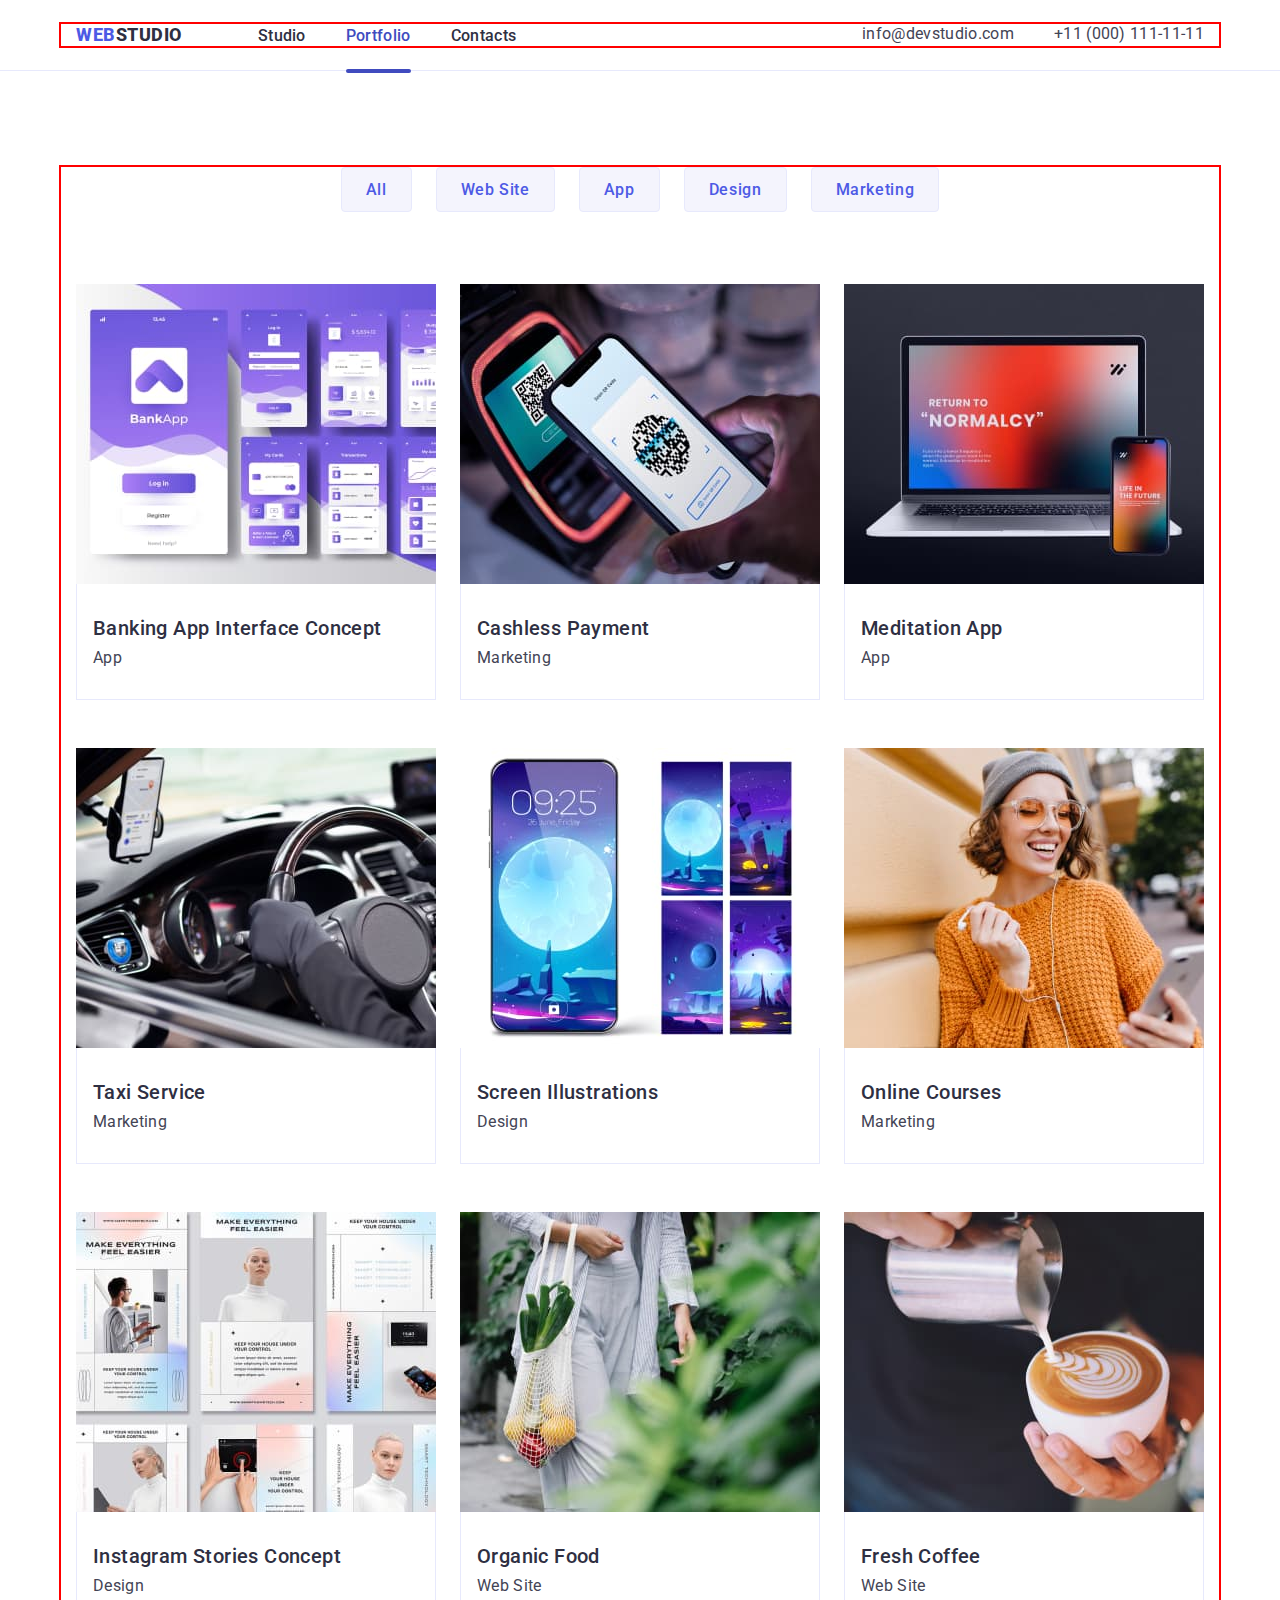
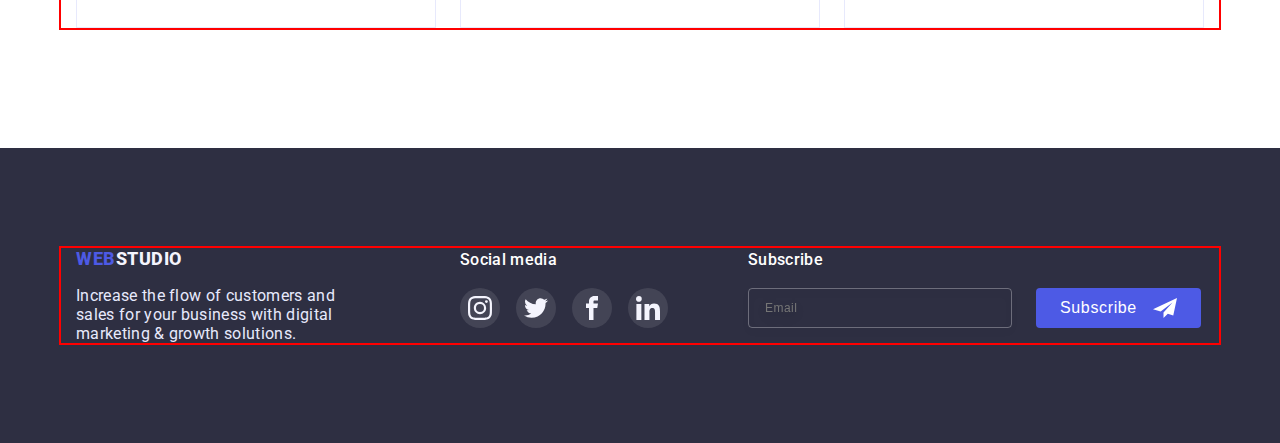
==== portfolio.html @ 6c3bf3f1 "Initial commit" ====
<!DOCTYPE html>
<html lang="en">
  <head>
    <meta charset="UTF-8" />
    <meta http-equiv="X-UA-Compatible" content="IE=edge" />
    <meta name="viewport" content="width=device-width, initial-scale=1.0" />
    <link rel="preconnect" href="https://fonts.googleapis.com" />
    <link rel="preconnect" href="https://fonts.gstatic.com" crossorigin />
    <link
      href="https://fonts.googleapis.com/css2?family=Raleway:wght@800&family=Roboto:wght@400;500;700;900&display=swap"
      rel="stylesheet"
    />
    <link
      rel="stylesheet"
      href="https://cdnjs.cloudflare.com/ajax/libs/animate.css/4.1.1/animate.min.css"
    />
    <link rel="stylesheet" href="./css/style.css" />
    <link href="https://unpkg.com/aos@2.3.1/dist/aos.css" rel="stylesheet" />

    <title>Document</title>
  </head>
  <body>
    <header class="header section">
      <div class="container header-container">
        <nav class="header-navigation">
          <a class="header-logo link" href="./index.html"
            ><span class="header-logo-web">Web</span>Studio</a
          >
          <ul class="header-list list">
            <li class="header-item">
              <a class="header-link link" href="./index.html">Studio</a>
            </li>
            <li class="header-item">
              <a class="header-link link current" href="./portfolio.html"
                >Portfolio</a
              >
            </li>
            <li class="header-item">
              <a class="header-link link" href="./contacts.html">Contacts</a>
            </li>
          </ul>
        </nav>
        <address class="header-address">
          <ul class="header-address-list list">
            <li>
              <a class="header-mail link" href="mailto:info@devstudio.com"
                >info@devstudio.com</a
              >
            </li>
            <li>
              <a class="header-tel link" href="tel:+110001111111"
                >+11 (000) 111-11-11</a
              >
            </li>
          </ul>
        </address>
      </div>
    </header>

    <main>
      <section class="portfolio section">
        <div class="container">
          <h1 class="portfolio-heading"></h1>
          <ul class="portfolio-navigation list">
            <li>
              <button class="portfolio-btn btn" type="button">All</button>
            </li>
            <li>
              <button class="portfolio-btn btn" type="button">Web Site</button>
            </li>
            <li>
              <button class="portfolio-btn btn" type="button">App</button>
            </li>
            <li>
              <button class="portfolio-btn btn" type="button">Design</button>
            </li>
            <li>
              <button class="portfolio-btn btn" type="button">Marketing</button>
            </li>
          </ul>
          <h2 class="portfolio-heading"></h2>
          <ul class="portfolio-content-list list">
            <li class="portfolio-content-list-item">
              <a class="portfolio-content-link link" href="#">
                <div class="portfolio-cover-wrap">
                  <img
                    class="portfolio-content-img"
                    src="./images/portfolio1.jpg"
                    alt="bank app"
                    width="360"
                  />
                  <p class="portfolio-cover-text">
                    14 Stylish and User-Friendly App Design Concepts · Task
                    Manager App · Calorie Tracker App · Exotic Fruit Ecommerce
                    App · Cloud Storage App
                  </p>
                </div>
                <div class="portfolio-content-img-signature">
                  <h3 class="portfolio-content-heading">
                    Banking App Interface Concept
                  </h3>
                  <p class="portfolio-content-descr">App</p>
                </div>
              </a>
            </li>
            <li class="portfolio-content-list-item">
              <a class="portfolio-content-link link" href="#">
                <div class="portfolio-cover-wrap">
                  <img
                    class="portfolio-content-img"
                    src="./images/portfolio2.jpg"
                    alt="QR-code"
                    width="360"
                  />
                  <p class="portfolio-cover-text">
                    14 Stylish and User-Friendly App Design Concepts · Task
                    Manager App · Calorie Tracker App · Exotic Fruit Ecommerce
                    App · Cloud Storage App
                  </p>
                </div>
                <div class="portfolio-content-img-signature">
                  <h3 class="portfolio-content-heading">Cashless Payment</h3>
                  <p class="portfolio-content-descr">Marketing</p>
                </div>
              </a>
            </li>
            <li class="portfolio-content-list-item">
              <a class="portfolio-content-link link" href="#">
                <div class="portfolio-cover-wrap">
                  <img
                    class="portfolio-content-img"
                    src="./images/portfolio3.jpg"
                    alt="laptop and phone"
                    width="360"
                  />
                  <p class="portfolio-cover-text">
                    14 Stylish and User-Friendly App Design Concepts · Task
                    Manager App · Calorie Tracker App · Exotic Fruit Ecommerce
                    App · Cloud Storage App
                  </p>
                </div>
                <div class="portfolio-content-img-signature">
                  <h3 class="portfolio-content-heading">Meditation App</h3>
                  <p class="portfolio-content-descr">App</p>
                </div>
              </a>
            </li>
            <li class="portfolio-content-list-item">
              <a class="portfolio-content-link link" href="#">
                <div class="portfolio-cover-wrap">
                  <img
                    class="portfolio-content-img"
                    src="./images/portfolio4.jpg"
                    alt="taxi"
                    width="360"
                  />
                  <p class="portfolio-cover-text">
                    14 Stylish and User-Friendly App Design Concepts · Task
                    Manager App · Calorie Tracker App · Exotic Fruit Ecommerce
                    App · Cloud Storage App
                  </p>
                </div>
                <div class="portfolio-content-img-signature">
                  <h3 class="portfolio-content-heading">Taxi Service</h3>
                  <p class="portfolio-content-descr">Marketing</p>
                </div>
              </a>
            </li>
            <li class="portfolio-content-list-item">
              <a class="portfolio-content-link link" href="#">
                <div class="portfolio-cover-wrap">
                  <img
                    class="portfolio-content-img"
                    src="./images/portfolio5.jpg"
                    alt="screen illustrations"
                    width="360"
                  />
                  <p class="portfolio-cover-text">
                    14 Stylish and User-Friendly App Design Concepts · Task
                    Manager App · Calorie Tracker App · Exotic Fruit Ecommerce
                    App · Cloud Storage App
                  </p>
                </div>
                <div class="portfolio-content-img-signature">
                  <h3 class="portfolio-content-heading">
                    Screen Illustrations
                  </h3>
                  <p class="portfolio-content-descr">Design</p>
                </div>
              </a>
            </li>
            <li class="portfolio-content-list-item">
              <a class="portfolio-content-link link" href="#">
                <div class="portfolio-cover-wrap">
                  <img
                    class="portfolio-content-img"
                    src="./images/portfolio6.jpg"
                    alt="girl with a phone"
                    width="360"
                  />
                  <p class="portfolio-cover-text">
                    14 Stylish and User-Friendly App Design Concepts · Task
                    Manager App · Calorie Tracker App · Exotic Fruit Ecommerce
                    App · Cloud Storage App
                  </p>
                </div>
                <div class="portfolio-content-img-signature">
                  <h3 class="portfolio-content-heading">Online Courses</h3>
                  <p class="portfolio-content-descr">Marketing</p>
                </div>
              </a>
            </li>
            <li class="portfolio-content-list-item">
              <a class="portfolio-content-link link" href="#">
                <div class="portfolio-cover-wrap">
                  <img
                    class="portfolio-content-img"
                    src="./images/portfolio7.jpg"
                    alt="instagram stories concept"
                    width="360"
                  />
                  <p class="portfolio-cover-text">
                    14 Stylish and User-Friendly App Design Concepts · Task
                    Manager App · Calorie Tracker App · Exotic Fruit Ecommerce
                    App · Cloud Storage App
                  </p>
                </div>
                <div class="portfolio-content-img-signature">
                  <h3 class="portfolio-content-heading">
                    Instagram Stories Concept
                  </h3>
                  <p class="portfolio-content-descr">Design</p>
                </div>
              </a>
            </li>
            <li class="portfolio-content-list-item">
              <a class="portfolio-content-link link" href="#">
                <div class="portfolio-cover-wrap">
                  <img
                    class="portfolio-content-img"
                    src="./images/portfolio8.jpg"
                    alt="woman with an eco bag"
                    width="360"
                  />
                  <p class="portfolio-cover-text">
                    14 Stylish and User-Friendly App Design Concepts · Task
                    Manager App · Calorie Tracker App · Exotic Fruit Ecommerce
                    App · Cloud Storage App
                  </p>
                </div>
                <div class="portfolio-content-img-signature">
                  <h3 class="portfolio-content-heading">Organic Food</h3>
                  <p class="portfolio-content-descr">Web Site</p>
                </div>
              </a>
            </li>
            <li class="portfolio-content-list-item">
              <a class="portfolio-content-link link" href="#">
                <div class="portfolio-cover-wrap">
                  <img
                    class="portfolio-content-img"
                    src="./images/portfolio9.jpg"
                    alt="coffee"
                    width="360"
                  />
                  <p class="portfolio-cover-text">
                    14 Stylish and User-Friendly App Design Concepts · Task
                    Manager App · Calorie Tracker App · Exotic Fruit Ecommerce
                    App · Cloud Storage App
                  </p>
                </div>
                <div class="portfolio-content-img-signature">
                  <h3 class="portfolio-content-heading">Fresh Coffee</h3>
                  <p class="portfolio-content-descr">Web Site</p>
                </div>
              </a>
            </li>
          </ul>
        </div>
      </section>
    </main>

    <footer class="footer">
      <div class="container footer-container">
        <div class="footer-left-content">
          <a class="footer-logo" href="./index.html"
            ><span class="footer-logo-web">Web</span>Studio</a
          >
          <p class="footer-descr">
            Increase the flow of customers and sales for your business with
            digital marketing &amp; growth solutions.
          </p>
        </div>
        <div class="footer-soc">
          <p class="footer-soc-heading">Social media</p>
          <ul class="footer-soc-list list">
            <li class="footer-soc-item">
              <a href="#" class="footer-soc-link link">
                <svg class="footer-soc-icon" width="24" height="24">
                  <use href="./images/icons.svg#icon-instagram"></use>
                </svg>
              </a>
            </li>
            <li class="footer-soc-item">
              <a href="#" class="footer-soc-link link">
                <svg class="footer-soc-icon" width="24" height="24">
                  <use href="./images/icons.svg#icon-twitter-1"></use>
                </svg>
              </a>
            </li>
            <li class="footer-soc-item">
              <a href="#" class="footer-soc-link link">
                <svg class="footer-soc-icon" width="24" height="24">
                  <use href="./images/icons.svg#icon-facebook"></use>
                </svg>
              </a>
            </li>
            <li class="footer-soc-item">
              <a href="#" class="footer-soc-link link">
                <svg class="footer-soc-icon" width="24" height="24">
                  <use href="./images/icons.svg#icon-linkedin-1"></use>
                </svg>
              </a>
            </li>
          </ul>
        </div>
        <div class="footer-subscribe">
          <p class="footer-subscribe-heading">Subscribe</p>

          <form class="footer-email-form">
            <div>
              <input
                type="email"
                placeholder="Email"
                class="footer-email"
                required
                name="user-email"
              />
            </div>
            <button type="submit" class="footer-btn">
              Subscribe
              <svg class="subscribe-icon" width="24" height="24">
                <use href="./images/icons.svg#icon-Frame-3"></use>
              </svg>
            </button>
          </form>
        </div>
      </div>
    </footer>

    <script>
      AOS.init({ once: true });
    </script>
    <script src="https://unpkg.com/aos@2.3.1/dist/aos.js"></script>
    <script src="./js/modal.js"></script>
  </body>
</html>
---- css/style.css ----
:root {
  --brand-color-dark: #2e2f42;
  --brand-color-text: #434455;
  --brand-color-primary-brand: #4d5ae5;
  --brand-color-pressed-state: #404bbf;
  --brand-color-white: #fff;
  --brand-color-light: #f4f4fd;
  --brand-color-accent: #e7e9fc;
  --brand-color-subtle-text: #8e8f99;
  --brand-color-success: #31d0aa;
}

p,
h1,
h2,
h3,
h4,
h5,
h6 {
  margin: 0;
}

ul {
  margin: 0;
  padding-left: 0;
}

button {
  cursor: pointer;
}

address {
  font-style: normal;
}

img {
  display: block;
}

* {
  margin: 0;
  padding: 0;
  list-style: none;
  box-sizing: border-box;
}

body {
  color: var(--brand-color-text);
  font-family: Roboto, sans-serif;
  font-size: 16px;
  font-style: normal;
  background: #ffffff;
}

.container {
  width: 100%;
  max-width: 1158px;
  padding-left: 15px;
  padding-right: 15px;
  margin: 0 auto;
  outline: 2px solid red;
}

.link {
  text-decoration: none;
}

.list {
  list-style: none;
}

.hidden {
  position: absolute;
  width: 1px;
  height: 1px;
  margin: -1px;
  border: 0;
  padding: 0;
  white-space: nowrap;
  clip-path: inset(100%);
  clip: rect(0 0 0 0);
  overflow: hidden;
}

/* ------------------------------ HEADER ------------------------------ */

.header {
  padding-top: 24px;
  padding-bottom: 24px;
  border-bottom: 1px solid var(--brand-color-accent);
}

.header-container {
  display: flex;
}

.header-navigation {
  display: flex;
  margin-right: auto;
  align-items: baseline;
}

.header-logo {
  font-weight: 800;
  font-size: 18px;
  line-height: 1.2;
  letter-spacing: 0.03em;
  text-transform: uppercase;
  color: var(--brand-color-dark);
  text-decoration: none;
  margin-right: 76px;
}

.header-logo-web {
  color: var(--brand-color-primary-brand);
}

.header-list {
  display: flex;
  gap: 40px;
}

.header-link {
  position: relative;
  font-weight: 500;
  font-size: 16px;
  line-height: 1.2;
  letter-spacing: 0.02em;
  text-decoration: none;
  color: var(--brand-color-dark);
  transition: color 250ms cubic-bezier(0.4, 0, 0.2, 1);
}

.header-link:is(:hover, :focus) {
  color: var(--brand-color-pressed-state);
}

.header-link::after {
  position: absolute;
  display: flex;
  content: ' ';
  height: 4px;
  width: 0;
  margin-top: 24px;
  border-radius: 2px;
  background-color: var(--brand-color-pressed-state);
  transition: 0.3s;
}

.header-link:hover::after {
  width: 100%;
}

.current {
  color: var(--brand-color-pressed-state);
}

.current::after {
  position: absolute;
  display: flex;
  content: ' ';
  height: 4px;
  width: 100%;
  margin-top: 24px;
  border-radius: 2px;
  background-color: var(--brand-color-pressed-state);
  transition: 0.3s;
}

.header-address-list {
  display: flex;
  list-style: none;
  gap: 40px;
}

.header-mail,
.header-tel {
  font-size: 16px;
  line-height: 1.2;
  letter-spacing: 0.02em;
  color: var(--brand-color-text);
  text-decoration: none;
  transition: color 250ms cubic-bezier(0.4, 0, 0.2, 1);
}

.header-mail:is(:hover, :focus),
.header-tel:is(:hover, :focus) {
  color: var(--brand-color-pressed-state);
}

/* ------------------------------ SUBHEADER ------------------------------ */

.subheader {
  margin: 0 auto;
  background-color: var(--brand-color-dark);
  background-image: linear-gradient(
      rgba(46, 47, 66, 0.7),
      rgba(46, 47, 66, 0.7)
    ),
    url(../images/people-office.jpg);
  background-repeat: no-repeat;
  background-position: center;
  background-size: cover;
  max-width: 1440px;
  padding-top: 188px;
  padding-bottom: 188px;
}

.subheader-heading {
  margin: 0 auto;
  max-width: 494px;
  font-weight: 700;
  font-size: 56px;
  text-align: center;
  letter-spacing: 0.01em;
  color: var(--brand-color-white);
  margin-bottom: 48px;
}

.subheader-btn {
  padding: 16px 32px;
  background: var(--brand-color-primary-brand);
  box-shadow: 0px 4px 4px rgba(0, 0, 0, 0.15);
  border-radius: 4px;
  font-size: 16px;
  font-weight: 500;
  line-height: 1.2;
  letter-spacing: 0.04em;
  color: var(--brand-color-white);
  cursor: pointer;
  border: none;
  display: block;
  margin: 0 auto;
  transition: background-color 250ms cubic-bezier(0.4, 0, 0.2, 1);
}

.btn {
  font-family: inherit;
}

.subheader-btn:is(:hover, :focus) {
  background-color: var(--brand-color-pressed-state);
}

/* ------------------------------ FEATURES ------------------------------ */

.features {
  padding-top: 120px;
  padding-bottom: 60px;
}

.features-heading {
  display: none;
}

.features-list {
  display: flex;
  justify-content: center;
  gap: 24px;
}

.features-list-item {
  width: calc((100% - 72px) / 4);
}

.features-icon-background {
  height: 112px;
  margin-bottom: 8px;
  background: var(--brand-color-light);
  border-radius: 4px;
  display: flex;
  align-items: center;
  justify-content: center;
}

.features-list-heading {
  margin-bottom: 8px;
  font-weight: 500;
  font-size: 20px;
  line-height: 1.2;
  letter-spacing: 0.02em;
  color: var(--brand-color-dark);
}

.features-list-descr {
  max-width: 264px;
  line-height: 1.2;
  letter-spacing: 0.02em;
}

/* ------------------------------ DOING ------------------------------ */

.doing {
  padding-top: 60px;
  padding-bottom: 120px;
}

.doing-heading,
.team-heading,
.customers-heading {
  margin-bottom: 72px;
  font-size: 36px;
  line-height: 2;
  text-align: center;
  letter-spacing: 0.02em;
  text-transform: capitalize;
  color: var(--brand-color-dark);
}

.doing-list {
  display: flex;
  justify-content: center;
  gap: 24px;
}

.doing-list-item {
  background: linear-gradient(
      0deg,
      rgba(77, 90, 229, 0.1),
      rgba(77, 90, 229, 0.1)
    ),
    url(2368.jpg);
  background-blend-mode: soft-light, normal;
  border: 1px solid #e7e9fc;
}

/* ------------------------------ TEAM ------------------------------ */

.team {
  background: var(--brand-color-light);
  padding-top: 120px;
  padding-bottom: 120px;
}

.team-list {
  display: flex;
  justify-content: center;
  gap: 24px;
}

.team-list-item {
  width: calc((100% - 72px) / 4);
  background: var(--brand-color-white);
  box-shadow: 0px 1px 6px rgba(46, 47, 66, 0.08),
    0px 1px 1px rgba(46, 47, 66, 0.16), 0px 2px 1px rgba(46, 47, 66, 0.08);
  border-radius: 0px 0px 4px 4px;
}

.team-img {
  width: 100%;
}

.team-img-signature {
  padding-top: 32px;
  padding-bottom: 32px;
}

.team-name {
  font-weight: 500;
  font-size: 20px;
  line-height: 1.2;
  letter-spacing: 0.02em;
  text-align: center;
  color: var(--brand-color-dark);
  margin-bottom: 8px;
}

.team-position {
  font-size: 16px;
  line-height: 1.2;
  letter-spacing: 0.02em;
  text-align: center;
  margin-bottom: 8px;
}

.team-soc-list {
  display: flex;
  justify-content: center;
  gap: 24px;
}

.team-soc-item {
  width: 40px;
  height: 40px;
}

.team-soc-link {
  width: 100%;
  height: 100%;
  border-radius: 50%;
  display: flex;
  justify-content: center;
  align-items: center;
  background-color: var(--brand-color-primary-brand);
  transition: background-color 250ms cubic-bezier(0.4, 0, 0.2, 1);
}

.team-soc-icon {
  fill: var(--brand-color-light);
}

.team-soc-link:is(:hover, :focus) {
  background-color: var(--brand-color-pressed-state);
}

/* ------------------------------ CUSTOMERS ------------------------------ */

.customers {
  padding-top: 120px;
  padding-bottom: 120px;
}

.customers-list {
  display: flex;
  gap: 24px;
}

.customers-item {
  width: calc((100% - 120px) / 6);
  height: 88px;
}

.customers-link {
  width: 100%;
  height: 100%;
  border: 1px solid var(--brand-color-subtle-text);
  border-radius: 4px;
  display: flex;
  align-items: center;
  justify-content: center;
  transition: border-color 250ms cubic-bezier(0.4, 0, 0.2, 1),
    color 250ms cubic-bezier(0.4, 0, 0.2, 1);
}

.customers-icon {
  fill: var(--brand-color-subtle-text);
}

.customers-link:is(:hover, :focus) {
  border-color: var(--brand-color-pressed-state);
}
.customers-link:is(:hover, :focus) .customers-icon {
  fill: var(--brand-color-pressed-state);
}

/* ------------------------------ PORTFOLIO ------------------------------ */

.portfolio {
  padding-top: 96px;
  padding-bottom: 120px;
}

.portfolio-heading {
  display: none;
}

.portfolio-navigation {
  margin-bottom: 72px;
  display: flex;
  gap: 24px;
  justify-content: center;
}

.portfolio-btn {
  padding: 12px 24px;
  line-height: 1.2;
  letter-spacing: 0.04em;
  color: var(--brand-color-primary-brand);
  background: var(--brand-color-light);
  border: 1px solid var(--brand-color-accent);
  border-radius: 4px;
  cursor: pointer;
  font-weight: 500;
  font-size: 16px;
  transition: background-color 250ms cubic-bezier(0.4, 0, 0.2, 1),
    border-color 250ms cubic-bezier(0.4, 0, 0.2, 1),
    color 250ms cubic-bezier(0.4, 0, 0.2, 1);
}

.portfolio-btn:is(:hover, :focus) {
  background: var(--brand-color-pressed-state);
  box-shadow: 0px 3px 1px rgba(0, 0, 0, 0.1), 0px 2px 1px rgba(0, 0, 0, 0.08),
    0px 2px 2px rgba(0, 0, 0, 0.12);
  border-color: var(--brand-color-pressed-state);
  color: var(--brand-color-white);
}

.portfolio-content-list {
  display: flex;
  flex-wrap: wrap;
  column-gap: 24px;
  row-gap: 48px;
  justify-content: center;
}

.portfolio-content-list-item {
  width: calc((100% - 48px) / 3);
}

.portfolio-content-list-item:is(:hover, :focus) .portfolio-cover-text {
  transform: translateY(0);
}

.portfolio-content-link {
  display: inline-block;
  transition: box-shadow 250ms cubic-bezier(0.4, 0, 0.2, 1);
}

.portfolio-content-link:is(:hover, :focus) {
  box-shadow: 0px 1px 6px rgba(46, 47, 66, 0.08),
    0px 1px 1px rgba(46, 47, 66, 0.16), 0px 2px 1px rgba(46, 47, 66, 0.08);
}

.portfolio-cover-wrap {
  position: relative;
  overflow: hidden;
}

.portfolio-content-img {
  width: 100%;
}

.portfolio-cover-text {
  position: absolute;
  top: 0;
  height: 100%;
  padding: 40px 32px;
  font-size: 16px;
  line-height: 24px;
  letter-spacing: 0.02em;
  color: var(--brand-color-light);
  background: var(--brand-color-primary-brand);
  transform: translateY(100%);
  transition: transform 250ms cubic-bezier(0.4, 0, 0.2, 1);
}

.portfolio-content-img-signature {
  padding: 32px 16px;
  border: 1px solid #e7e9fc;
  border-top: none;
}

.portfolio-content-heading {
  margin-bottom: 8px;
  font-weight: 500;
  font-size: 20px;
  line-height: 1.2;
  letter-spacing: 0.02em;
  color: var(--brand-color-dark);
}

.portfolio-content-descr {
  font-size: 16px;
  line-height: 1.2;
  letter-spacing: 0.02em;
  color: var(--brand-color-text);
}

/* ------------------------------ FOOTER ------------------------------ */

.footer {
  background-color: var(--brand-color-dark);
  padding-top: 100px;
  padding-bottom: 100px;
}

.footer-container {
  display: flex;
  align-items: baseline;
}

.footer-left-content {
  margin-right: 120px;
}

.footer-logo {
  display: block;
  margin-bottom: 16px;
  font-weight: 800;
  font-size: 18px;
  line-height: 1.2;
  letter-spacing: 0.03em;
  text-transform: uppercase;
  text-decoration: none;
  color: var(--brand-color-light);
}

.footer-logo-web {
  color: var(--brand-color-primary-brand);
}

.footer-descr {
  max-width: 264px;
  font-size: 16px;
  line-height: 1.2;
  letter-spacing: 0.02em;
  color: var(--brand-color-accent);
}

.footer-soc {
  margin-right: 80px;
}

.footer-soc-heading {
  margin-bottom: 16px;
  font-weight: 500;
  font-size: 16px;
  line-height: 24px;
  letter-spacing: 0.02em;
  color: var(--brand-color-white);
}
.footer-soc-list {
  display: flex;
  gap: 16px;
}
.footer-soc-item {
  width: 40px;
  height: 40px;
}
.footer-soc-link {
  width: 100%;
  height: 100%;
  border-radius: 50%;
  display: flex;
  justify-content: center;
  align-items: center;
  background: rgba(255, 255, 255, 0.1);
  transition: background-color 250ms cubic-bezier(0.4, 0, 0.2, 1);
}

.footer-soc-icon {
  fill: var(--brand-color-light);
}

.footer-soc-link:is(:hover, :focus) {
  background-color: var(--brand-color-success);
}

.footer-subscribe-heading {
  font-weight: 500;
  font-size: 16px;
  line-height: 24px;
  letter-spacing: 0.02em;
  color: #ffffff;
  margin-bottom: 16px;
}

.footer-email-form {
  display: flex;
  gap: 24px;
}

.footer-email {
  width: 264px;
  height: 40px;
  background-color: transparent;
  border: 1px solid rgba(255, 255, 255, 0.3);
  filter: drop-shadow(0px 4px 4px rgba(0, 0, 0, 0.15));
  border-radius: 4px;
  font-size: 12px;
  line-height: 24px;
  letter-spacing: 0.04em;
  color: rgba(255, 255, 255, 0.6);
  padding-left: 16px;
}

.footer-btn {
  font-weight: 500;
  font-size: 16px;
  line-height: 24px;
  text-align: center;
  letter-spacing: 0.04em;
  color: #ffffff;
  background: var(--brand-color-primary-brand);
  border-radius: 4px;
  border: none;
  padding: 8px 24px;
  display: flex;
  align-items: center;
  gap: 16px;
  transition: background-color 250ms cubic-bezier(0.4, 0, 0.2, 1),
    border-color 250ms cubic-bezier(0.4, 0, 0.2, 1);
}

.footer-btn:is(:hover, :focus) {
  background-color: var(--brand-color-pressed-state);
  border-color: var(--brand-color-pressed-state);
}

/* BACKDROP */

.backdrop {
  position: fixed;
  top: 0;
  height: 100%;
  width: 100%;
  background-color: rgba(46, 47, 66, 0.4);
  transition: opacity 250ms cubic-bezier(0.4, 0, 0.2, 1),
    visibility 250ms cubic-bezier(0.4, 0, 0.2, 1);
}

.modal {
  position: absolute;
  top: 50%;
  left: 50%;
  transform: translate(-50%, -50%) scale(1);
  width: 408px;
  min-height: 584px;
  background-color: #fcfcfc;
  border-radius: 4px;
  padding: 24px;
  transition: transform 250ms cubic-bezier(0.4, 0, 0.2, 1);
}

.backdrop.is-hidden .modal {
  transform: translate(-50%, -50%) scale(0);
}

.modal-close {
  width: 24px;
  height: 24px;
  background: var(--brand-color-accent);
  border: 1px solid rgba(0, 0, 0, 0.1);
  border-radius: 50%;
  display: flex;
  align-items: center;
  justify-content: center;
  margin-left: auto;
  transition: background-color 250ms cubic-bezier(0.4, 0, 0.2, 1),
    border-color 250ms cubic-bezier(0.4, 0, 0.2, 1),
    fill 250ms cubic-bezier(0.4, 0, 0.2, 1);
}

.modal-close:is(:hover, :focus) {
  background-color: var(--brand-color-pressed-state);
  border-color: var(--brand-color-pressed-state);
}

.modal-close:is(:hover, :focus) .modal-close-icon {
  fill: #ffffff;
}

.is-hidden {
  opacity: 0;
  visibility: hidden;
  pointer-events: none;
}

.modal-title {
  font-weight: 500;
  font-size: 16px;
  line-height: 24px;
  text-align: center;
  letter-spacing: 0.02em;
  color: var(--brand-color-dark);
  margin-top: 24px;
  margin-bottom: 16px;
}

.modal-form {
  position: relative;
}

.modal-field {
  margin-bottom: 8px;
}

.input-wrap {
  position: relative;
}

.modal-input {
  width: 360px;
  height: 40px;
  border: 1px solid rgba(33, 33, 33, 0.2);
  border-radius: 4px;
  background-color: transparent;
  outline: transparent;
  font-size: 12px;
  line-height: 14px;
  letter-spacing: 0.04em;
  padding-left: 38px;
  transition: border-color 250ms cubic-bezier(0.4, 0, 0.2, 1),
    fill 250ms cubic-bezier(0.4, 0, 0.2, 1);
}

.modal-input:is(:hover, :focus) {
  border-color: var(--brand-color-primary-brand);
}

.modal-input:is(:hover, :focus) + .modal-icon {
  fill: var(--brand-color-primary-brand);
}

.input-text {
  font-size: 12px;
  line-height: 14px;
  letter-spacing: 0.01em;
  color: var(--brand-color-subtle-text);
  display: inline-block;
  margin-bottom: 4px;
}

.modal-icon {
  display: block;
  position: absolute;
  left: 16px;
  top: 50%;
  transform: translateY(-50%);
  fill: var(--brand-color-dark);
}

.modal-message {
  width: 100%;
  height: 120px;
  border: 1px solid rgba(33, 33, 33, 0.2);
  border-radius: 4px;
  background-color: transparent;
  outline: transparent;
  font-size: 12px;
  line-height: 14px;
  letter-spacing: 0.04em;
  padding: 8px 16px;
  resize: none;
  transition: border-color 250ms cubic-bezier(0.4, 0, 0.2, 1);
}

.modal-message:is(:hover, :focus) {
  border-color: var(--brand-color-primary-brand);
}

.check-text {
  font-size: 12px;
  line-height: 14px;
  letter-spacing: 0.04em;
  text-align: center;
  color: #757575;
  display: flex;
  margin-bottom: 24px;
  align-items: center;
}

.check-text-link {
  font-size: 12px;
  line-height: 14px;
  letter-spacing: 0.04em;
  color: var(--brand-color-primary-brand);
  margin-left: 4px;
  text-decoration: underline;
  transition: color 250ms cubic-bezier(0.4, 0, 0.2, 1);
}

.check-text-link:is(:hover, :focus) {
  color: var(--brand-color-pressed-state);
}

.check-text::before {
  content: '';
  width: 16px;
  height: 16px;
  border: 1.5px solid var(--brand-color-dark);
  border-radius: 2px;
  margin-right: 8px;
}

.input-check:checked + .check-text::before {
  background-color: var(--brand-color-pressed-state);
  border-color: var(--brand-color-pressed-state);
  background-image: url(../images/Vector.svg);
  background-repeat: no-repeat;
  background-position: center;
}

.input-check:focus + .check-text::before {
  border-color: var(--brand-color-pressed-state);
}

.modal-btn-send {
  font-weight: 500;
  font-size: 16px;
  line-height: 24px;
  letter-spacing: 0.04em;
  color: #ffffff;
  width: 169px;
  height: 56px;
  background: var(--brand-color-primary-brand);
  box-shadow: 0px 4px 4px rgba(0, 0, 0, 0.15);
  border-radius: 4px;
  border: none;
  display: block;
  margin: 0 auto;
  transition: background-color 250ms cubic-bezier(0.4, 0, 0.2, 1);
}

.modal-btn-send:is(:hover, :focus) {
  background-color: var(--brand-color-pressed-state);
}
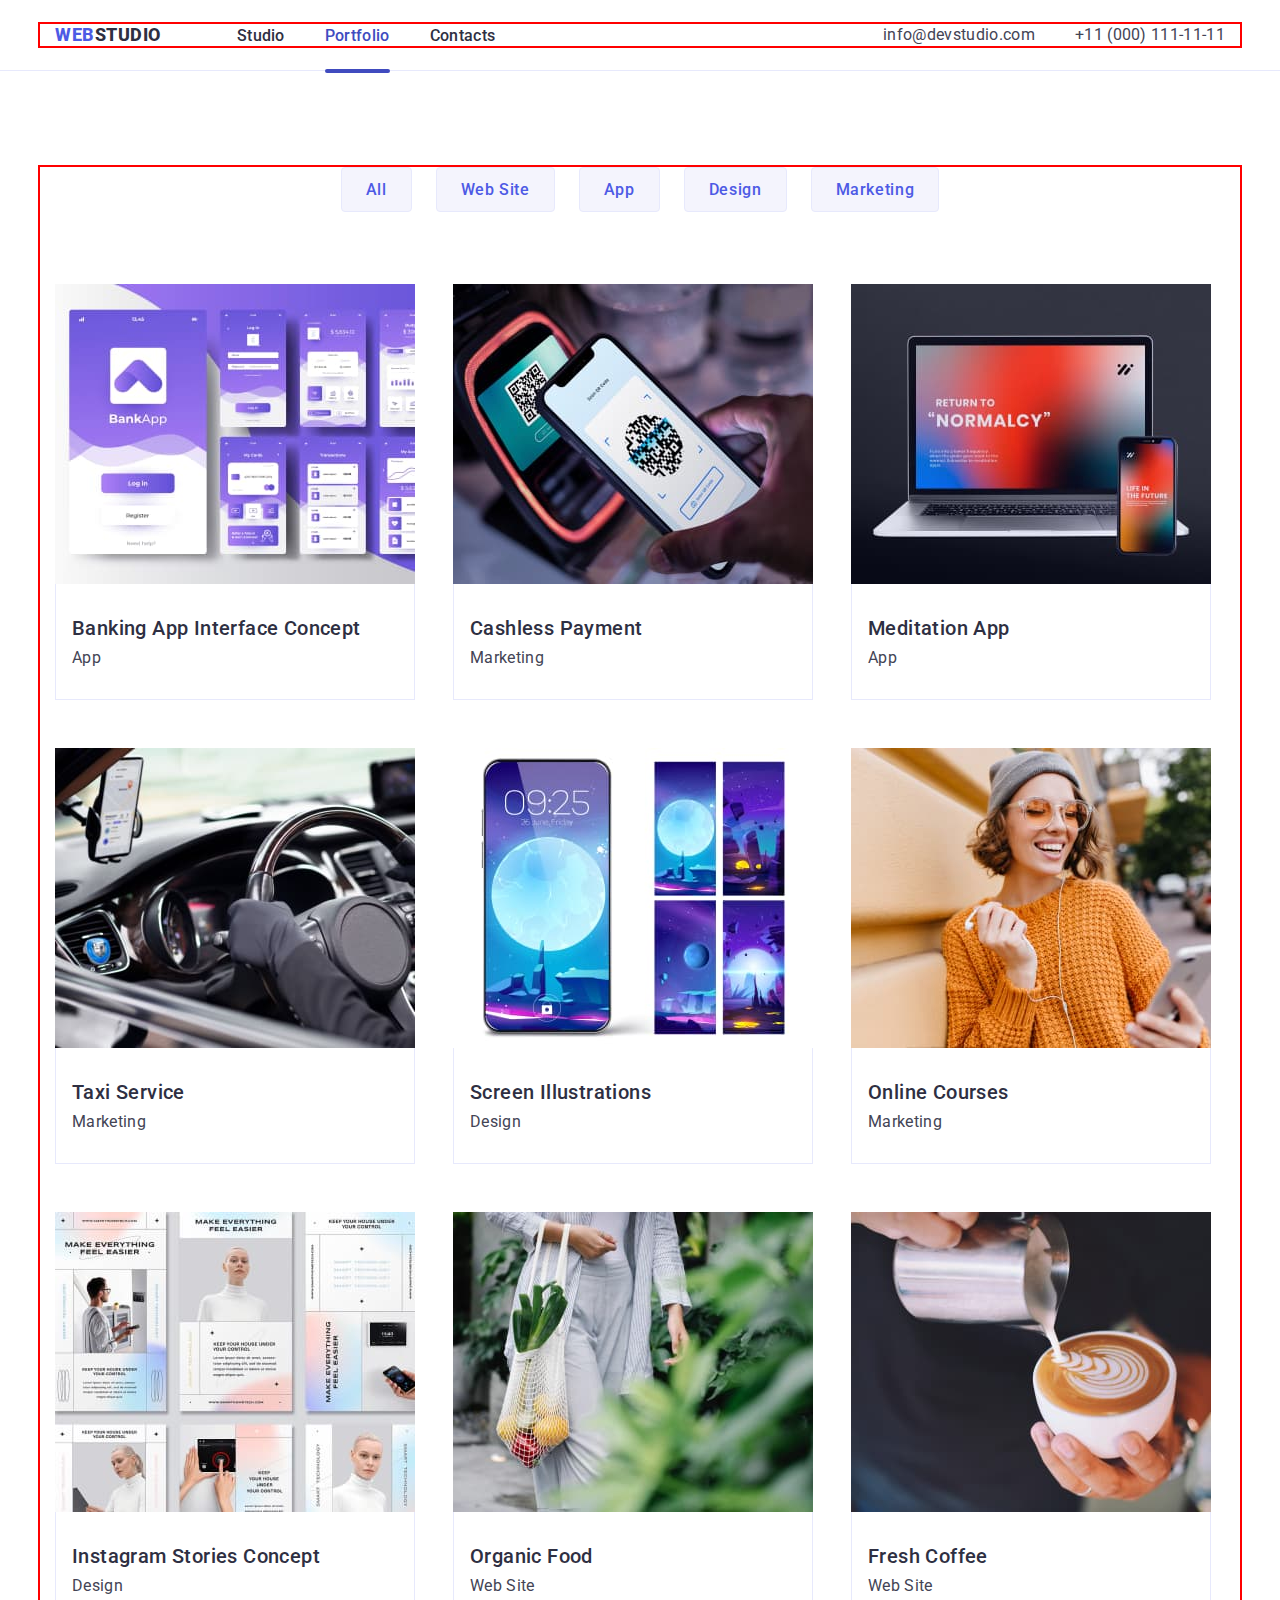
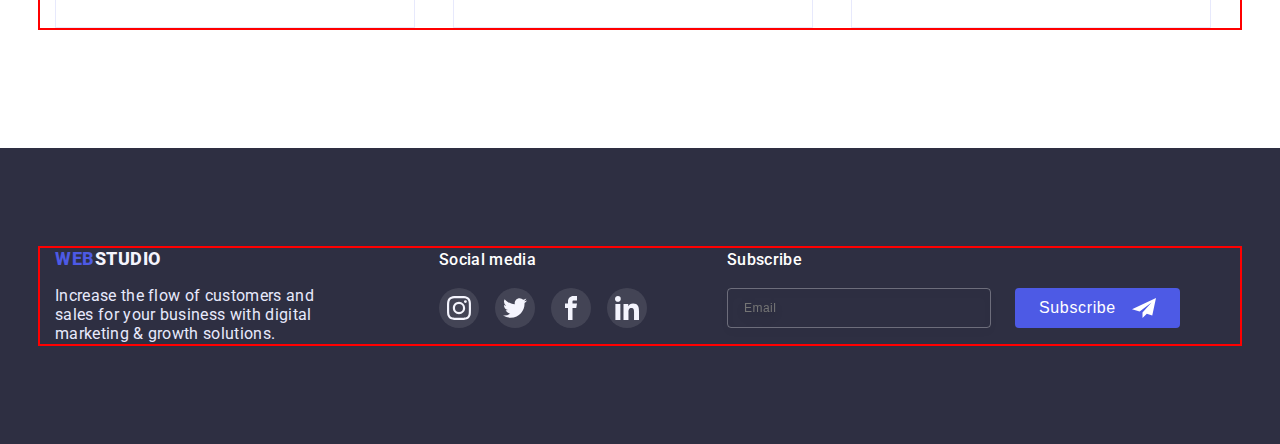
==== commit e1fc0be4: "update goit-markup-hw-07" ====
--- a/portfolio.html
+++ b/portfolio.html
@@ -16,6 +16,9 @@
     />
     <link rel="stylesheet" href="./css/style.css" />
     <link href="https://unpkg.com/aos@2.3.1/dist/aos.css" rel="stylesheet" />
+    <link rel="stylesheet" href="./css/mobile.css" />
+    <link rel="stylesheet" href="./css/tablet.css" />
+    <link rel="stylesheet" href="./css/desktop.css" />
 
     <title>Document</title>
   </head>
@@ -54,6 +57,87 @@
             </li>
           </ul>
         </address>
+
+        <button type="button" class="menu-open" data-menu-open>
+          <svg class="menu-open-icon" width="32" height="22">
+            <use href="./images/icons.svg#icon-charm_menu-hamburger"></use>
+          </svg>
+        </button>
+        <div class="mob-menu is-hidden" data-menu>
+          <div class="container">
+            <div>
+              <button type="button" class="menu-close" data-menu-close>
+                <svg class="modal-close-icon" width="8" height="8">
+                  <use
+                    href="./images/icons.svg#icon-close-black-18dp-2-1"
+                  ></use>
+                </svg>
+              </button>
+              <ul class="mob-menu-list list">
+                <li class="mob-menu-item">
+                  <a class="mob-menu-link link current" href="./index.html"
+                    >Studio</a
+                  >
+                </li>
+                <li class="mob-menu-item">
+                  <a class="mob-menu-link link" href="./portfolio.html"
+                    >Portfolio</a
+                  >
+                </li>
+                <li class="mob-menu-item">
+                  <a class="mob-menu-link link" href="./contacts.html"
+                    >Contacts</a
+                  >
+                </li>
+              </ul>
+            </div>
+
+            <div>
+              <ul class="mob-menu-address-list list">
+                <li>
+                  <a class="mob-menu-tel link" href="tel:+110001111111"
+                    >+11 (000) 111-11-11</a
+                  >
+                </li>
+                <li>
+                  <a class="mob-menu-mail link" href="mailto:info@devstudio.com"
+                    >info@devstudio.com</a
+                  >
+                </li>
+              </ul>
+              <ul class="mob-menu-soc-list list">
+                <li class="mob-menu-soc-item">
+                  <a href="#" class="mob-menu-soc-link link">
+                    <svg class="mob-menu-soc-icon" width="16" height="16">
+                      <use href="./images/icons.svg#icon-instagram"></use>
+                    </svg>
+                  </a>
+                </li>
+                <li class="mob-menu-soc-item">
+                  <a href="" class="mob-menu-soc-link link">
+                    <svg class="mob-menu-soc-icon" width="16" height="16">
+                      <use href="./images/icons.svg#icon-twitter-1"></use>
+                    </svg>
+                  </a>
+                </li>
+                <li class="mob-menu-soc-item">
+                  <a href="#" class="mob-menu-soc-link link">
+                    <svg class="mob-menu-soc-icon" width="16" height="16">
+                      <use href="./images/icons.svg#icon-facebook-1"></use>
+                    </svg>
+                  </a>
+                </li>
+                <li class="mob-menu-soc-item">
+                  <a href="#" class="mob-menu-soc-link link">
+                    <svg class="mob-menu-soc-icon" width="16" height="16">
+                      <use href="./images/icons.svg#icon-linkedin-1"></use>
+                    </svg>
+                  </a>
+                </li>
+              </ul>
+            </div>
+          </div>
+        </div>
       </div>
     </header>
 
@@ -83,6 +167,23 @@
             <li class="portfolio-content-list-item">
               <a class="portfolio-content-link link" href="#">
                 <div class="portfolio-cover-wrap">
+                  <picture>
+                    <source
+                      srcset="
+                        ./images/portfolio1.jpg 1x,
+                        ./images/portfolio1.jpg 2x
+                      "
+                      media="(min-width: 1200px)"
+                    />
+                    <source
+                      srcset="./images/pt1.jpg 1x, ./images/pt1-2x.jpg 2x"
+                      media="(min-width: 768px)"
+                    />
+                    <source
+                      srcset="./images/pm1.jpg 1x, ./images/pm1-2x.jpg 2x"
+                      media="(min-width: 480px)"
+                    />
+                  </picture>
                   <img
                     class="portfolio-content-img"
                     src="./images/portfolio1.jpg"
@@ -106,6 +207,23 @@
             <li class="portfolio-content-list-item">
               <a class="portfolio-content-link link" href="#">
                 <div class="portfolio-cover-wrap">
+                  <picture>
+                    <source
+                      srcset="
+                        ./images/portfolio2.jpg    1x,
+                        ./images/portfolio2-2x.jpg 2x
+                      "
+                      media="(min-width: 1200px)"
+                    />
+                    <source
+                      srcset="./images/pt2.jpg 1x, ./images/pt2-2x.jpg 2x"
+                      media="(min-width: 768px)"
+                    />
+                    <source
+                      srcset="./images/pm2.jpg 1x, ./images/pm2-2x.jpg 2x"
+                      media="(min-width: 480px)"
+                    />
+                  </picture>
                   <img
                     class="portfolio-content-img"
                     src="./images/portfolio2.jpg"
@@ -127,6 +245,23 @@
             <li class="portfolio-content-list-item">
               <a class="portfolio-content-link link" href="#">
                 <div class="portfolio-cover-wrap">
+                  <picture>
+                    <source
+                      srcset="
+                        ./images/portfolio3.jpg    1x,
+                        ./images/portfolio3-2x.jpg 2x
+                      "
+                      media="(min-width: 1200px)"
+                    />
+                    <source
+                      srcset="./images/pt3.jpg 1x, ./images/pt3-2x.jpg 2x"
+                      media="(min-width: 768px)"
+                    />
+                    <source
+                      srcset="./images/pm3.jpg 1x, ./images/pm3-2x.jpg 2x"
+                      media="(min-width: 480px)"
+                    />
+                  </picture>
                   <img
                     class="portfolio-content-img"
                     src="./images/portfolio3.jpg"
@@ -148,6 +283,23 @@
             <li class="portfolio-content-list-item">
               <a class="portfolio-content-link link" href="#">
                 <div class="portfolio-cover-wrap">
+                  <picture>
+                    <source
+                      srcset="
+                        ./images/portfolio4.jpg    1x,
+                        ./images/portfolio4-2x.jpg 2x
+                      "
+                      media="(min-width: 1200px)"
+                    />
+                    <source
+                      srcset="./images/pt4.jpg 1x, ./images/pt4-2x.jpg 2x"
+                      media="(min-width: 768px)"
+                    />
+                    <source
+                      srcset="./images/pm4.jpg 1x, ./images/pm4-2x.jpg 2x"
+                      media="(min-width: 480px)"
+                    />
+                  </picture>
                   <img
                     class="portfolio-content-img"
                     src="./images/portfolio4.jpg"
@@ -169,6 +321,23 @@
             <li class="portfolio-content-list-item">
               <a class="portfolio-content-link link" href="#">
                 <div class="portfolio-cover-wrap">
+                  <picture>
+                    <source
+                      srcset="
+                        ./images/portfolio5.jpg    1x,
+                        ./images/portfolio5-2x.jpg 2x
+                      "
+                      media="(min-width: 1200px)"
+                    />
+                    <source
+                      srcset="./images/pt5.jpg 1x, ./images/pt5-2x.jpg 2x"
+                      media="(min-width: 768px)"
+                    />
+                    <source
+                      srcset="./images/pm5.jpg 1x, ./images/pm5-2x.jpg 2x"
+                      media="(min-width: 480px)"
+                    />
+                  </picture>
                   <img
                     class="portfolio-content-img"
                     src="./images/portfolio5.jpg"
@@ -192,6 +361,23 @@
             <li class="portfolio-content-list-item">
               <a class="portfolio-content-link link" href="#">
                 <div class="portfolio-cover-wrap">
+                  <picture>
+                    <source
+                      srcset="
+                        ./images/portfolio6.jpg    1x,
+                        ./images/portfolio6-2x.jpg 2x
+                      "
+                      media="(min-width: 1200px)"
+                    />
+                    <source
+                      srcset="./images/pt6.jpg 1x, ./images/pt6-2x.jpg 2x"
+                      media="(min-width: 768px)"
+                    />
+                    <source
+                      srcset="./images/pm6.jpg 1x, ./images/pm6-2x.jpg 2x"
+                      media="(min-width: 480px)"
+                    />
+                  </picture>
                   <img
                     class="portfolio-content-img"
                     src="./images/portfolio6.jpg"
@@ -213,6 +399,23 @@
             <li class="portfolio-content-list-item">
               <a class="portfolio-content-link link" href="#">
                 <div class="portfolio-cover-wrap">
+                  <picture>
+                    <source
+                      srcset="
+                        ./images/portfolio7.jpg    1x,
+                        ./images/portfolio7-2x.jpg 2x
+                      "
+                      media="(min-width: 1200px)"
+                    />
+                    <source
+                      srcset="./images/pt7.jpg 1x, ./images/pt7-2x.jpg 2x"
+                      media="(min-width: 768px)"
+                    />
+                    <source
+                      srcset="./images/pm7.jpg 1x, ./images/pm7-2x.jpg 2x"
+                      media="(min-width: 480px)"
+                    />
+                  </picture>
                   <img
                     class="portfolio-content-img"
                     src="./images/portfolio7.jpg"
@@ -236,6 +439,23 @@
             <li class="portfolio-content-list-item">
               <a class="portfolio-content-link link" href="#">
                 <div class="portfolio-cover-wrap">
+                  <picture>
+                    <source
+                      srcset="
+                        ./images/portfolio8.jpg    1x,
+                        ./images/portfolio8-2x.jpg 2x
+                      "
+                      media="(min-width: 1200px)"
+                    />
+                    <source
+                      srcset="./images/pt8.jpg 1x, ./images/pt8-2x.jpg 2x"
+                      media="(min-width: 768px)"
+                    />
+                    <source
+                      srcset="./images/pm8.jpg 1x, ./images/pm8-2x.jpg 2x"
+                      media="(min-width: 480px)"
+                    />
+                  </picture>
                   <img
                     class="portfolio-content-img"
                     src="./images/portfolio8.jpg"
@@ -257,6 +477,23 @@
             <li class="portfolio-content-list-item">
               <a class="portfolio-content-link link" href="#">
                 <div class="portfolio-cover-wrap">
+                  <picture>
+                    <source
+                      srcset="
+                        ./images/portfolio9.jpg    1x,
+                        ./images/portfolio9-2x.jpg 2x
+                      "
+                      media="(min-width: 1200px)"
+                    />
+                    <source
+                      srcset="./images/pt9.jpg 1x, ./images/pt9-2x.jpg 2x"
+                      media="(min-width: 768px)"
+                    />
+                    <source
+                      srcset="./images/pm9.jpg 1x, ./images/pm9-2x.jpg 2x"
+                      media="(min-width: 480px)"
+                    />
+                  </picture>
                   <img
                     class="portfolio-content-img"
                     src="./images/portfolio9.jpg"
@@ -353,5 +590,6 @@
     </script>
     <script src="https://unpkg.com/aos@2.3.1/dist/aos.js"></script>
     <script src="./js/modal.js"></script>
+    <script src="./js/mobile-menu.js"></script>
   </body>
 </html>
--- a/css/style.css
+++ b/css/style.css
@@ -35,6 +35,7 @@
 
 img {
   display: block;
+  height: auto;
 }
 
 * {
@@ -82,6 +83,10 @@
   overflow: hidden;
 }
 
+.no-scroll {
+  overflow: hidden;
+}
+
 /* ------------------------------ HEADER ------------------------------ */
 
 .header {
@@ -115,77 +120,123 @@
   color: var(--brand-color-primary-brand);
 }
 
-.header-list {
-  display: flex;
-  gap: 40px;
-}
-
-.header-link {
-  position: relative;
-  font-weight: 500;
-  font-size: 16px;
-  line-height: 1.2;
-  letter-spacing: 0.02em;
-  text-decoration: none;
+.header-list,
+.header-address-list {
+  display: none;
+}
+
+.menu-open {
+  border: none;
+  background-color: transparent;
+  display: flex;
+  align-items: center;
+}
+
+.menu-open-icon {
+  stroke: var(--brand-color-dark);
+}
+
+.menu-close {
+  width: 24px;
+  height: 24px;
+  background: var(--brand-color-accent);
+  border: 1px solid rgba(0, 0, 0, 0.1);
+  border-radius: 50%;
+  display: flex;
+  align-items: center;
+  justify-content: center;
+  margin-left: auto;
+  transition: background-color 250ms cubic-bezier(0.4, 0, 0.2, 1),
+    border-color 250ms cubic-bezier(0.4, 0, 0.2, 1),
+    fill 250ms cubic-bezier(0.4, 0, 0.2, 1);
+}
+
+.menu-close:is(:hover, :focus) {
+  background-color: var(--brand-color-pressed-state);
+  border-color: var(--brand-color-pressed-state);
+}
+
+.menu-close:is(:hover, :focus) .menu-close-icon {
+  fill: #ffffff;
+}
+
+.mob-menu {
+  z-index: 1;
+  position: fixed;
+  top: 0;
+  left: 0;
+  width: 100%;
+  height: 100%;
+  background-color: #fff;
+  padding-top: 48px;
+  padding-bottom: 48px;
+}
+
+.mob-menu > .container {
+  height: 100%;
+  display: flex;
+  flex-direction: column;
+  justify-content: space-between;
+  overflow-y: auto;
+}
+
+.menu-close {
+  display: block;
+  margin-left: auto;
+  margin-bottom: 30px;
+}
+
+.mob-menu-item:not(:last-child) {
+  margin-bottom: 40px;
+}
+.mob-menu-link {
+  font-weight: 700;
+  font-size: 36px;
+  line-height: 40px;
+  letter-spacing: 0.02em;
   color: var(--brand-color-dark);
-  transition: color 250ms cubic-bezier(0.4, 0, 0.2, 1);
-}
-
-.header-link:is(:hover, :focus) {
-  color: var(--brand-color-pressed-state);
-}
-
-.header-link::after {
-  position: absolute;
-  display: flex;
-  content: ' ';
-  height: 4px;
-  width: 0;
-  margin-top: 24px;
-  border-radius: 2px;
-  background-color: var(--brand-color-pressed-state);
-  transition: 0.3s;
-}
-
-.header-link:hover::after {
-  width: 100%;
-}
-
-.current {
-  color: var(--brand-color-pressed-state);
-}
-
-.current::after {
-  position: absolute;
-  display: flex;
-  content: ' ';
-  height: 4px;
-  width: 100%;
-  margin-top: 24px;
-  border-radius: 2px;
-  background-color: var(--brand-color-pressed-state);
-  transition: 0.3s;
-}
-
-.header-address-list {
-  display: flex;
-  list-style: none;
-  gap: 40px;
-}
-
-.header-mail,
-.header-tel {
-  font-size: 16px;
-  line-height: 1.2;
+}
+
+.mob-menu-mail {
+  display: block;
+  font-weight: 500;
+  font-size: 20px;
+  line-height: 24px;
   letter-spacing: 0.02em;
   color: var(--brand-color-text);
-  text-decoration: none;
-  transition: color 250ms cubic-bezier(0.4, 0, 0.2, 1);
-}
-
-.header-mail:is(:hover, :focus),
-.header-tel:is(:hover, :focus) {
-  color: var(--brand-color-pressed-state);
+  margin-bottom: 48px;
+}
+.mob-menu-tel {
+  display: block;
+  font-weight: 700;
+  font-size: 28px;
+  line-height: 40px;
+  letter-spacing: 0.02em;
+  color: var(--brand-color-primary-brand);
+  margin-bottom: 40px;
+}
+
+.mob-menu-soc-list {
+  display: flex;
+  gap: 44px;
+}
+.mob-menu-soc-item {
+  width: 40px;
+  height: 40px;
+}
+.mob-menu-soc-link {
+  width: 100%;
+  height: 100%;
+  border-radius: 50%;
+  display: flex;
+  justify-content: center;
+  align-items: center;
+  background-color: var(--brand-color-primary-brand);
+  transition: background-color 250ms cubic-bezier(0.4, 0, 0.2, 1);
+}
+
+.mob-menu-soc-icon {
+  fill: var(--brand-color-light);
 }
 
 /* ------------------------------ SUBHEADER ------------------------------ */
@@ -197,20 +248,33 @@
       rgba(46, 47, 66, 0.7),
       rgba(46, 47, 66, 0.7)
     ),
-    url(../images/people-office.jpg);
+    url(../images/people-office-mob.jpg);
   background-repeat: no-repeat;
   background-position: center;
   background-size: cover;
   max-width: 1440px;
-  padding-top: 188px;
-  padding-bottom: 188px;
+  padding-top: 112px;
+  padding-bottom: 112px;
+}
+
+@media (min-device-pixel-ratio: 2),
+  (min-resolution: 192dpi),
+  (min-resolution: 2dppx) {
+  .subheader {
+    background-image: linear-gradient(
+        rgba(46, 47, 66, 0.7),
+        rgba(46, 47, 66, 0.7)
+      ),
+      url(../images/people-office-mob-2x.jpg);
+  }
 }
 
 .subheader-heading {
   margin: 0 auto;
-  max-width: 494px;
+  max-width: 320px;
   font-weight: 700;
-  font-size: 56px;
+  font-size: 36px;
+  line-height: 40px;
   text-align: center;
   letter-spacing: 0.01em;
   color: var(--brand-color-white);
@@ -245,8 +309,8 @@
 /* ------------------------------ FEATURES ------------------------------ */
 
 .features {
-  padding-top: 120px;
-  padding-bottom: 60px;
+  padding-top: 96px;
+  padding-bottom: 96px;
 }
 
 .features-heading {
@@ -255,40 +319,42 @@
 
 .features-list {
   display: flex;
-  justify-content: center;
-  gap: 24px;
+  flex-wrap: wrap;
+  /* justify-content: center; */
+  row-gap: 48px;
 }
 
 .features-list-item {
-  width: calc((100% - 72px) / 4);
+  width: 100%;
+  /* width: calc((100% - 72px) / 4); */
 }
 
 .features-icon-background {
-  height: 112px;
-  margin-bottom: 8px;
-  background: var(--brand-color-light);
-  border-radius: 4px;
-  display: flex;
-  align-items: center;
-  justify-content: center;
+  display: none;
 }
 
 .features-list-heading {
   margin-bottom: 8px;
-  font-weight: 500;
-  font-size: 20px;
+  font-weight: 700;
+  font-size: 36px;
+  line-height: 40px;
+  text-align: center;
+  letter-spacing: 0.02em;
+  color: var(--brand-color-dark);
+}
+
+.features-list-descr {
+  font-weight: 500;
+  font-size: 16px;
   line-height: 1.2;
   letter-spacing: 0.02em;
-  color: var(--brand-color-dark);
-}
-
-.features-list-descr {
-  max-width: 264px;
-  line-height: 1.2;
-  letter-spacing: 0.02em;
 }
 
 /* ------------------------------ DOING ------------------------------ */
+
+.doing {
+  display: none;
+}
 
 .doing {
   padding-top: 60px;
@@ -300,7 +366,7 @@
 .customers-heading {
   margin-bottom: 72px;
   font-size: 36px;
-  line-height: 2;
+  line-height: 40px;
   text-align: center;
   letter-spacing: 0.02em;
   text-transform: capitalize;
@@ -328,18 +394,24 @@
 
 .team {
   background: var(--brand-color-light);
-  padding-top: 120px;
-  padding-bottom: 120px;
+  padding-top: 96px;
+  padding-bottom: 128px;
+}
+
+.team > .container {
+  max-width: 294px;
 }
 
 .team-list {
   display: flex;
-  justify-content: center;
-  gap: 24px;
+  flex-wrap: wrap;
+  gap: 72px;
+  /* justify-content: center; */
+  /* gap: 24px; */
 }
 
 .team-list-item {
-  width: calc((100% - 72px) / 4);
+  width: 100%;
   background: var(--brand-color-white);
   box-shadow: 0px 1px 6px rgba(46, 47, 66, 0.08),
     0px 1px 1px rgba(46, 47, 66, 0.16), 0px 2px 1px rgba(46, 47, 66, 0.08);
@@ -406,17 +478,18 @@
 /* ------------------------------ CUSTOMERS ------------------------------ */
 
 .customers {
-  padding-top: 120px;
-  padding-bottom: 120px;
+  padding-top: 96px;
+  padding-bottom: 96px;
 }
 
 .customers-list {
   display: flex;
-  gap: 24px;
+  flex-wrap: wrap;
+  gap: 16px;
 }
 
 .customers-item {
-  width: calc((100% - 120px) / 6);
+  width: calc((100% - 16px) / 2);
   height: 88px;
 }
 
@@ -446,6 +519,7 @@
 /* ------------------------------ PORTFOLIO ------------------------------ */
 
 .portfolio {
+  z-index: 0;
   padding-top: 96px;
   padding-bottom: 120px;
 }
@@ -455,14 +529,14 @@
 }
 
 .portfolio-navigation {
-  margin-bottom: 72px;
-  display: flex;
+  margin-bottom: 48px;
+  display: flex;
+  flex-wrap: wrap;
   gap: 24px;
-  justify-content: center;
 }
 
 .portfolio-btn {
-  padding: 12px 24px;
+  padding: 8px 16px;
   line-height: 1.2;
   letter-spacing: 0.04em;
   color: var(--brand-color-primary-brand);
@@ -494,7 +568,7 @@
 }
 
 .portfolio-content-list-item {
-  width: calc((100% - 48px) / 3);
+  width: 100%;
 }
 
 .portfolio-content-list-item:is(:hover, :focus) .portfolio-cover-text {
@@ -566,11 +640,15 @@
 
 .footer-container {
   display: flex;
-  align-items: baseline;
+  flex-direction: column;
+  gap: 72px;
 }
 
 .footer-left-content {
-  margin-right: 120px;
+  display: flex;
+  flex-direction: column;
+  align-items: center;
+  /* margin-right: 120px; */
 }
 
 .footer-logo {
@@ -598,7 +676,10 @@
 }
 
 .footer-soc {
-  margin-right: 80px;
+  display: flex;
+  flex-direction: column;
+  align-items: center;
+  /* margin-right: 80px; */
 }
 
 .footer-soc-heading {
@@ -637,6 +718,7 @@
 }
 
 .footer-subscribe-heading {
+  text-align: center;
   font-weight: 500;
   font-size: 16px;
   line-height: 24px;
@@ -647,11 +729,13 @@
 
 .footer-email-form {
   display: flex;
+  flex-direction: column;
+  align-items: center;
   gap: 24px;
 }
 
 .footer-email {
-  width: 264px;
+  width: 300px;
   height: 40px;
   background-color: transparent;
   border: 1px solid rgba(255, 255, 255, 0.3);
@@ -704,8 +788,8 @@
   top: 50%;
   left: 50%;
   transform: translate(-50%, -50%) scale(1);
-  width: 408px;
-  min-height: 584px;
+  width: 320px;
+  min-height: 500px;
   background-color: #fcfcfc;
   border-radius: 4px;
   padding: 24px;
@@ -770,7 +854,7 @@
 }
 
 .modal-input {
-  width: 360px;
+  width: 100%;
   height: 40px;
   border: 1px solid rgba(33, 33, 33, 0.2);
   border-radius: 4px;
@@ -830,10 +914,9 @@
 }
 
 .check-text {
-  font-size: 12px;
+  font-size: 9px;
   line-height: 14px;
   letter-spacing: 0.04em;
-  text-align: center;
   color: #757575;
   display: flex;
   margin-bottom: 24px;
@@ -841,7 +924,7 @@
 }
 
 .check-text-link {
-  font-size: 12px;
+  font-size: 9px;
   line-height: 14px;
   letter-spacing: 0.04em;
   color: var(--brand-color-primary-brand);
@@ -856,8 +939,8 @@
 
 .check-text::before {
   content: '';
-  width: 16px;
-  height: 16px;
+  width: 14px;
+  height: 14px;
   border: 1.5px solid var(--brand-color-dark);
   border-radius: 2px;
   margin-right: 8px;
@@ -876,13 +959,12 @@
 }
 
 .modal-btn-send {
+  padding: 16px 48px;
   font-weight: 500;
   font-size: 16px;
   line-height: 24px;
   letter-spacing: 0.04em;
   color: #ffffff;
-  width: 169px;
-  height: 56px;
   background: var(--brand-color-primary-brand);
   box-shadow: 0px 4px 4px rgba(0, 0, 0, 0.15);
   border-radius: 4px;
--- a/css/mobile.css
+++ b/css/mobile.css
@@ -0,0 +1,22 @@
+@media screen and (min-width: 480px) {
+  .container {
+    max-width: 428px;
+  }
+  .mob-menu-tel {
+    font-size: 36px;
+  }
+  .mob-menu-soc-list {
+    gap: 56px;
+  }
+  .modal {
+    width: 392px;
+    min-height: 586px;
+  }
+  .check-text::before {
+    width: 16px;
+    height: 16px;
+  }
+  .footer-email {
+    width: 398px;
+  }
+}
--- a/css/tablet.css
+++ b/css/tablet.css
@@ -0,0 +1,202 @@
+@media screen and (min-width: 768px) {
+  .container {
+    max-width: 798px;
+  }
+
+  .header-container {
+    align-items: center;
+    padding: 0 15px;
+  }
+
+  .header-list {
+    display: flex;
+    gap: 40px;
+  }
+
+  .header-link {
+    position: relative;
+    font-weight: 500;
+    font-size: 16px;
+    line-height: 1.2;
+    letter-spacing: 0.02em;
+    text-decoration: none;
+    color: var(--brand-color-dark);
+    transition: color 250ms cubic-bezier(0.4, 0, 0.2, 1);
+  }
+
+  .header-link:is(:hover, :focus) {
+    color: var(--brand-color-pressed-state);
+  }
+
+  .header-link::after {
+    position: absolute;
+    display: flex;
+    content: ' ';
+    height: 4px;
+    width: 0;
+    margin-top: 24px;
+    border-radius: 2px;
+    background-color: var(--brand-color-pressed-state);
+    transition: 0.3s;
+  }
+
+  .header-link:hover::after {
+    width: 100%;
+  }
+
+  .current {
+    color: var(--brand-color-pressed-state);
+  }
+
+  .current::after {
+    position: absolute;
+    display: flex;
+    content: ' ';
+    height: 4px;
+    width: 100%;
+    margin-top: 24px;
+    border-radius: 2px;
+    background-color: var(--brand-color-pressed-state);
+    transition: 0.3s;
+  }
+
+  .header-address-list {
+    display: flex;
+    flex-direction: column;
+    list-style: none;
+    row-gap: 12px;
+  }
+
+  .header-mail,
+  .header-tel {
+    font-size: 12px;
+    line-height: 1.2;
+    letter-spacing: 0.02em;
+    color: var(--brand-color-text);
+    text-decoration: none;
+    transition: color 250ms cubic-bezier(0.4, 0, 0.2, 1);
+  }
+
+  .header-mail:is(:hover, :focus),
+  .header-tel:is(:hover, :focus) {
+    color: var(--brand-color-pressed-state);
+  }
+
+  .menu-open {
+    display: none;
+  }
+
+  .subheader {
+    padding-bottom: 108px;
+    background-image: linear-gradient(
+        rgba(46, 47, 66, 0.7),
+        rgba(46, 47, 66, 0.7)
+      ),
+      url(../images/people-office-tab.jpg);
+  }
+
+  @media (min-device-pixel-ratio: 2),
+    (min-resolution: 192dpi),
+    (min-resolution: 2dppx) {
+    .subheader {
+      background-image: linear-gradient(
+          rgba(46, 47, 66, 0.7),
+          rgba(46, 47, 66, 0.7)
+        ),
+        url(../images/people-office-tab-2x.jpg);
+    }
+  }
+
+  .subheader-heading {
+    max-width: 496px;
+    font-weight: 700;
+    font-size: 56px;
+    line-height: 60px;
+    letter-spacing: 0.02em;
+    margin-bottom: 40px;
+  }
+  .features-list {
+    column-gap: 24px;
+    row-gap: 72px;
+  }
+  .features-list-item {
+    width: calc((100% - 24px) / 2);
+  }
+  .features-list-heading {
+    text-align: start;
+  }
+  .features-list-descr {
+    max-width: 356px;
+  }
+  .team > .container {
+    max-width: 582px;
+  }
+  .team {
+    padding-bottom: 104px;
+  }
+  .team-list {
+    column-gap: 24px;
+    row-gap: 64px;
+  }
+  .team-list-item {
+    width: calc((100% - 24px) / 2);
+  }
+  .customers > .container {
+    max-width: 582px;
+  }
+  .customers-list {
+    column-gap: 24px;
+    row-gap: 72px;
+  }
+  .customers-item {
+    width: calc((100% - 48px) / 3);
+  }
+  .portfolio-navigation {
+    margin-bottom: 64px;
+    justify-content: center;
+  }
+  .portfolio-btn {
+    padding: 12px 24px;
+  }
+  .portfolio-content-list {
+    row-gap: 72px;
+    justify-content: flex-start;
+  }
+  .portfolio-content-list-item {
+    width: calc((100% - 24px) / 2);
+  }
+
+  .modal-btn-send {
+    padding: 16px 64px;
+  }
+  .check-text {
+    font-size: 12px;
+  }
+  .check-text-link {
+    font-size: 12px;
+  }
+
+  .footer-container {
+    display: flex;
+    flex-wrap: wrap;
+    flex-direction: row;
+    column-gap: 24px;
+    row-gap: 72px;
+    max-width: 582px;
+  }
+  .footer-left-content {
+    align-items: flex-start;
+  }
+  .footer-soc {
+    align-items: flex-start;
+  }
+  .footer-subscribe-heading {
+    text-align: start;
+  }
+  .footer-email {
+    width: 264px;
+  }
+  .footer-email-form {
+    flex-direction: row;
+  }
+}
--- a/css/desktop.css
+++ b/css/desktop.css
@@ -0,0 +1,108 @@
+@media screen and (min-width: 1200px) {
+  .container {
+    max-width: 1200px;
+  }
+
+  .header-address-list {
+    flex-direction: row;
+    gap: 40px;
+  }
+
+  .header-mail,
+  .header-tel {
+    font-size: 16px;
+  }
+
+  .subheader {
+    padding-top: 188px;
+    padding-bottom: 188px;
+    background-image: linear-gradient(
+        rgba(46, 47, 66, 0.7),
+        rgba(46, 47, 66, 0.7)
+      ),
+      url(../images/people-office.jpg);
+  }
+
+  @media (min-device-pixel-ratio: 2),
+    (min-resolution: 192dpi),
+    (min-resolution: 2dppx) {
+    .subheader {
+      background-image: linear-gradient(
+          rgba(46, 47, 66, 0.7),
+          rgba(46, 47, 66, 0.7)
+        ),
+        url(../images/people-office-2x.jpg);
+    }
+  }
+
+  .subheader-heading {
+    margin-bottom: 48px;
+  }
+  .features {
+    padding-top: 120px;
+    padding-bottom: 60px;
+  }
+  .features-list-item {
+    width: calc((100% - 72px) / 4);
+  }
+  .features-icon-background {
+    height: 112px;
+    margin-bottom: 8px;
+    background: var(--brand-color-light);
+    border-radius: 4px;
+    display: flex;
+    align-items: center;
+    justify-content: center;
+  }
+  .features-list-heading {
+    font-weight: 500;
+    font-size: 20px;
+    line-height: 24px;
+  }
+  .features-list-descr {
+    font-weight: 400;
+    max-width: 264px;
+  }
+
+  .doing {
+    display: block;
+  }
+
+  .team > .container {
+    max-width: 1200px;
+  }
+  .team {
+    padding-top: 120px;
+    padding-bottom: 120px;
+  }
+  .team-list-item {
+    width: calc((100% - 72px) / 4);
+  }
+  .customers {
+    padding-top: 120px;
+    padding-bottom: 120px;
+  }
+  .customers > .container {
+    max-width: 1200px;
+  }
+  .customers-item {
+    width: calc((100% - 120px) / 6);
+  }
+
+  .footer-container {
+    gap: 80px;
+  }
+  .footer-left-content {
+    margin-right: 40px;
+  }
+
+  .portfolio-navigation {
+    margin-bottom: 72px;
+  }
+  .portfolio-content-list {
+    row-gap: 48px;
+  }
+  .portfolio-content-list-item {
+    width: calc((100% - 48px) / 3);
+  }
+}
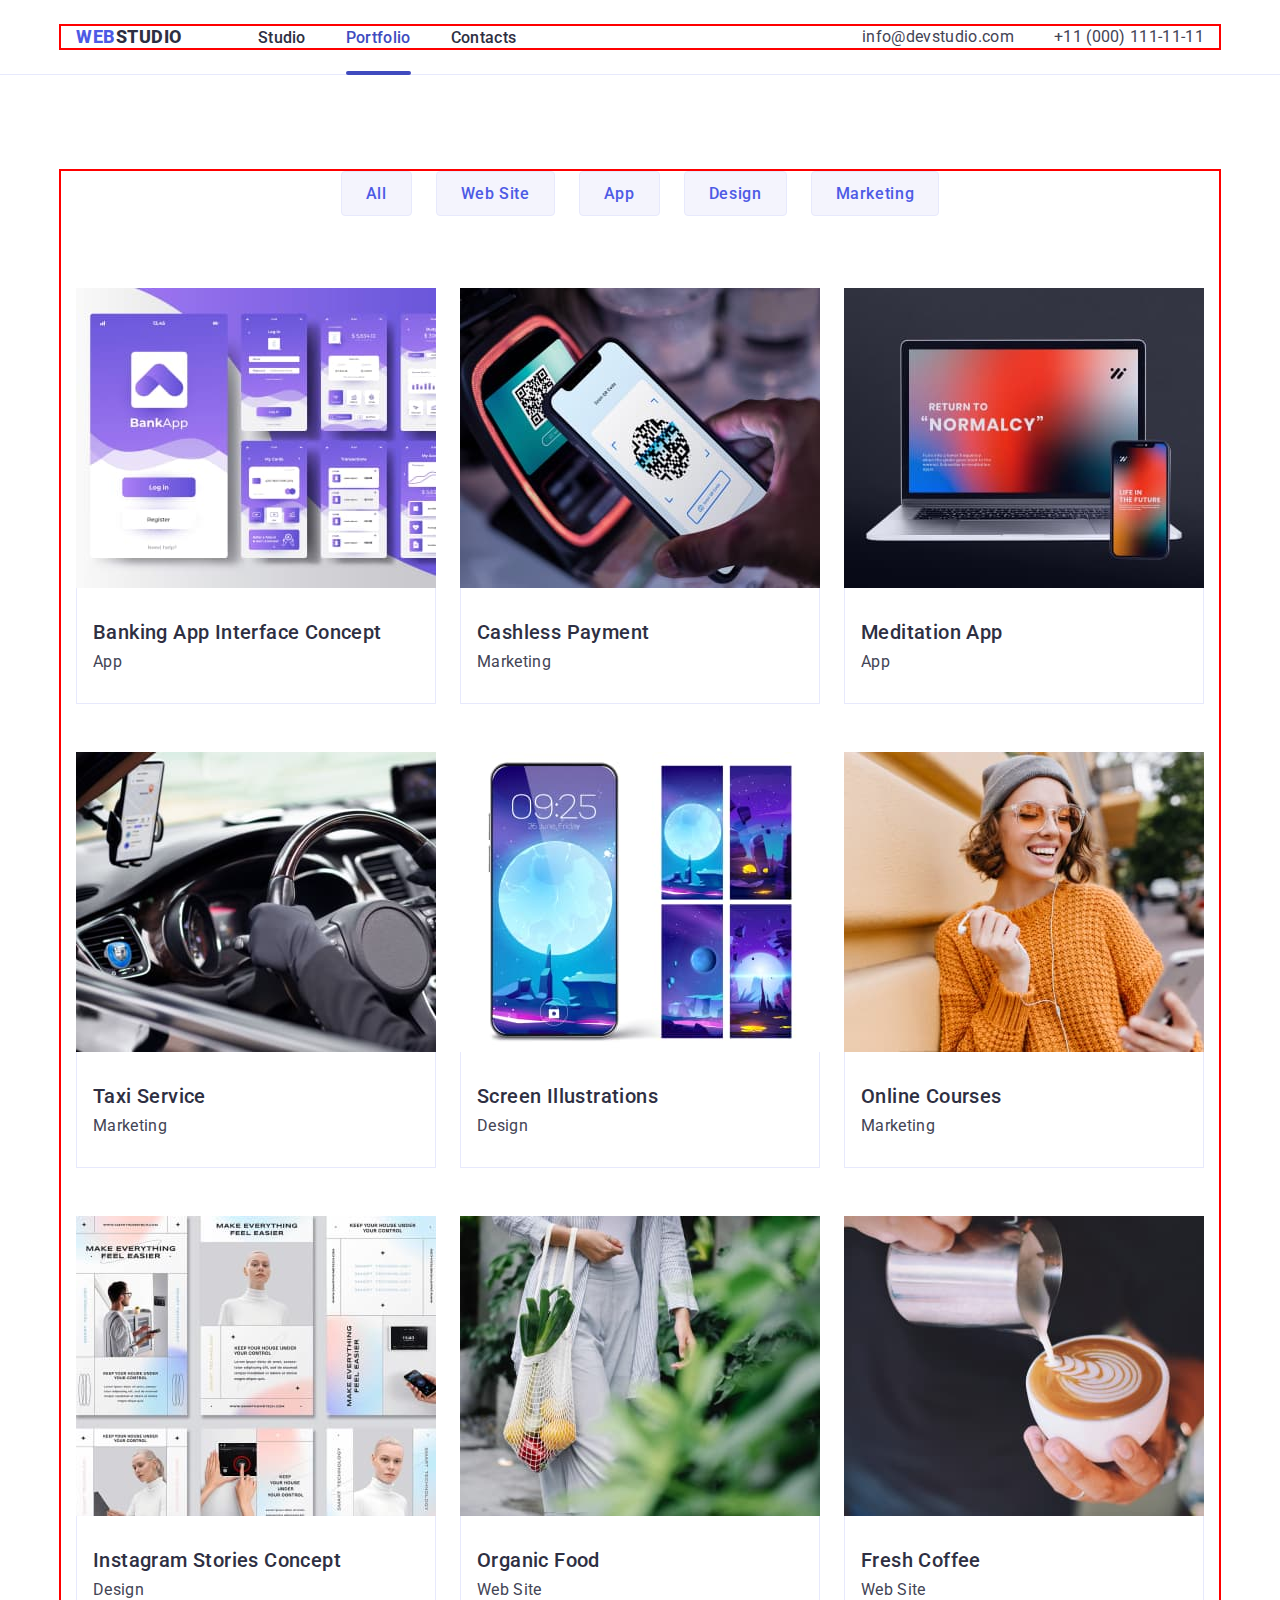
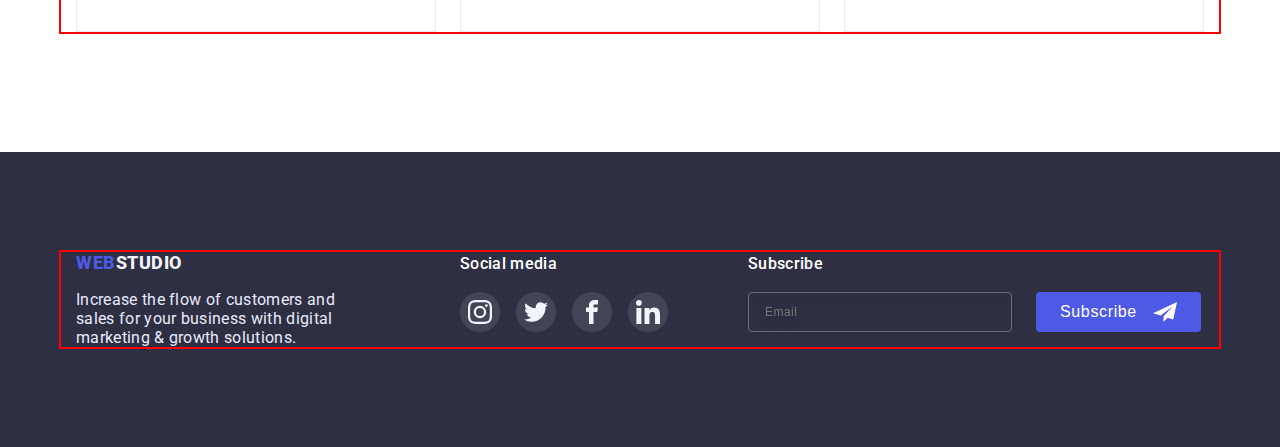
==== commit 9ee18aac: "update goit-markup-hw-07" ====
--- a/portfolio.html
+++ b/portfolio.html
@@ -14,8 +14,10 @@
       rel="stylesheet"
       href="https://cdnjs.cloudflare.com/ajax/libs/animate.css/4.1.1/animate.min.css"
     />
+
+    <link href="https://unpkg.com/aos@2.3.1/dist/aos.css" rel="stylesheet" />
+
     <link rel="stylesheet" href="./css/style.css" />
-    <link href="https://unpkg.com/aos@2.3.1/dist/aos.css" rel="stylesheet" />
     <link rel="stylesheet" href="./css/mobile.css" />
     <link rel="stylesheet" href="./css/tablet.css" />
     <link rel="stylesheet" href="./css/desktop.css" />
--- a/css/style.css
+++ b/css/style.css
@@ -90,8 +90,8 @@
 /* ------------------------------ HEADER ------------------------------ */
 
 .header {
-  padding-top: 24px;
-  padding-bottom: 24px;
+  padding-top: 15px;
+  padding-bottom: 15px;
   border-bottom: 1px solid var(--brand-color-accent);
 }
 
@@ -197,6 +197,10 @@
   color: var(--brand-color-dark);
 }
 
+.mob-menu-addres-item:not(:last-child) {
+  margin-bottom: 40px;
+}
+
 .mob-menu-mail {
   display: block;
   font-weight: 500;
@@ -204,7 +208,6 @@
   line-height: 24px;
   letter-spacing: 0.02em;
   color: var(--brand-color-text);
-  margin-bottom: 48px;
 }
 .mob-menu-tel {
   display: block;
@@ -213,7 +216,10 @@
   line-height: 40px;
   letter-spacing: 0.02em;
   color: var(--brand-color-primary-brand);
-  margin-bottom: 40px;
+}
+
+.mob-menu-address-list {
+  margin-bottom: 48px;
 }
 
 .mob-menu-soc-list {
--- a/css/tablet.css
+++ b/css/tablet.css
@@ -14,6 +14,7 @@
   }
 
   .header-link {
+    padding-bottom: 15px;
     position: relative;
     font-weight: 500;
     font-size: 16px;
@@ -34,7 +35,7 @@
     content: ' ';
     height: 4px;
     width: 0;
-    margin-top: 24px;
+    margin-top: 20px;
     border-radius: 2px;
     background-color: var(--brand-color-pressed-state);
     transition: 0.3s;
@@ -64,7 +65,7 @@
     display: flex;
     flex-direction: column;
     list-style: none;
-    row-gap: 12px;
+    row-gap: 6px;
   }
 
   .header-mail,
--- a/css/desktop.css
+++ b/css/desktop.css
@@ -1,6 +1,11 @@
 @media screen and (min-width: 1200px) {
   .container {
-    max-width: 1200px;
+    max-width: 1158px;
+  }
+
+  .header {
+    padding-top: 26px;
+    padding-bottom: 26px;
   }
 
   .header-address-list {
@@ -69,7 +74,7 @@
   }
 
   .team > .container {
-    max-width: 1200px;
+    max-width: 1158px;
   }
   .team {
     padding-top: 120px;
@@ -83,17 +88,20 @@
     padding-bottom: 120px;
   }
   .customers > .container {
-    max-width: 1200px;
+    max-width: 1158px;
   }
   .customers-item {
     width: calc((100% - 120px) / 6);
   }
 
   .footer-container {
-    gap: 80px;
+    gap: unset;
   }
   .footer-left-content {
-    margin-right: 40px;
+    margin-right: 120px;
+  }
+  .footer-soc {
+    margin-right: 80px;
   }
 
   .portfolio-navigation {
